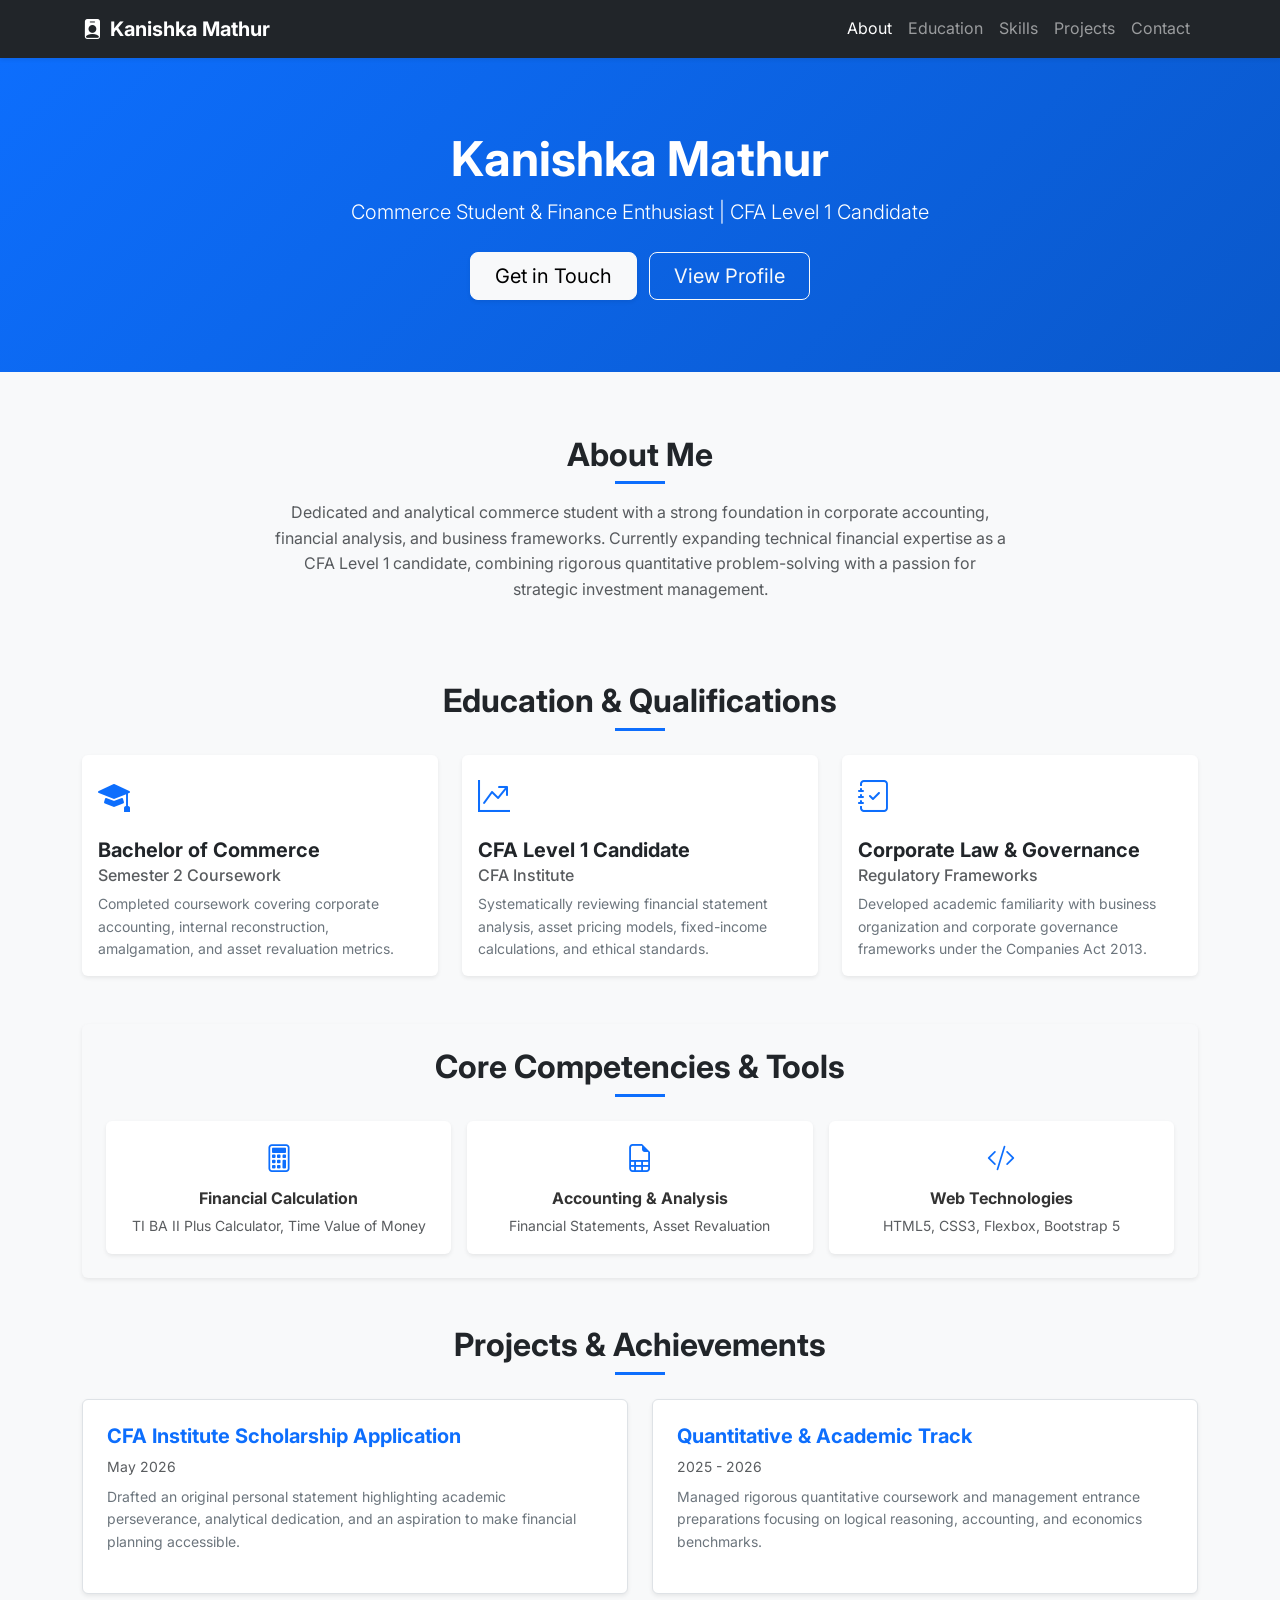
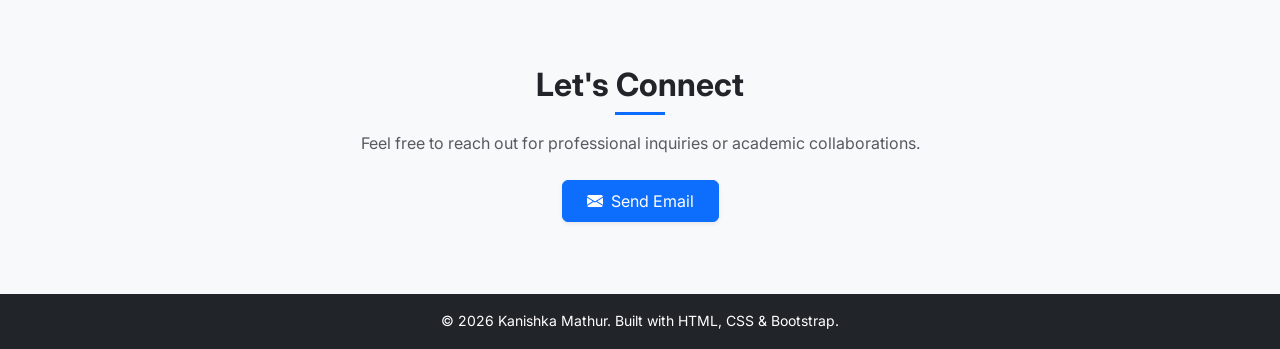
==== index.html @ 8b0f73c8 "Add files via upload" ====
<!DOCTYPE html>
<html lang="en">
<head>
    <meta charset="UTF-8">
    <meta name="viewport" content="width=device-width, initial-scale=1.0">
    <title>Kanishka Mathur - Resume</title>
    <!-- Bootstrap CSS CDN -->
    <link href="https://cdn.jsdelivr.net/npm/bootstrap@5.3.0/dist/css/bootstrap.min.css" rel="stylesheet">
    <!-- Google Fonts -->
    <link href="https://fonts.googleapis.com/css2?family=Inter:wght@300;400;600;700&display=swap" rel="stylesheet">
    <!-- Bootstrap Icons -->
    <link rel="stylesheet" href="https://cdn.jsdelivr.net/npm/bootstrap-icons@1.10.5/font/bootstrap-icons.css">
    <!-- Custom CSS -->
    <link rel="stylesheet" href="style.css">
</head>
<body>

    <!-- Navigation Bar using Bootstrap & Flexbox -->
    <nav class="navbar navbar-expand-lg navbar-dark bg-dark sticky-top shadow-sm">
        <div class="container">
            <a class="navbar-brand fw-bold" href="#"><i class="bi bi-person-badge-fill me-2"></i>Kanishka Mathur</a>
            <button class="navbar-toggler" type="button" data-bs-toggle="collapse" data-bs-target="#navbarNav">
                <span class="navbar-toggler-icon"></span>
            </button>
            <div class="collapse navbar-collapse justify-content-end" id="navbarNav">
                <ul class="navbar-nav">
                    <li class="nav-item"><a class="nav-link active" href="#about">About</a></li>
                    <li class="nav-item"><a class="nav-link" href="#education">Education</a></li>
                    <li class="nav-item"><a class="nav-link" href="#skills">Skills</a></li>
                    <li class="nav-item"><a class="nav-link" href="#projects">Projects</a></li>
                    <li class="nav-item"><a class="nav-link" href="#contact">Contact</a></li>
                </ul>
            </div>
        </div>
    </nav>

    <!-- Hero Section -->
    <header class="hero-section text-white text-center py-5 bg-primary">
        <div class="container py-4">
            <h1 class="display-5 fw-bold">Kanishka Mathur</h1>
            <p class="lead mb-4">Commerce Student & Finance Enthusiast | CFA Level 1 Candidate</p>
            <a href="#contact" class="btn btn-light btn-lg px-4 me-2 shadow-sm">Get in Touch</a>
            <a href="#education" class="btn btn-outline-light btn-lg px-4">View Profile</a>
        </div>
    </header>

    <!-- Main Container -->
    <div class="container my-5">

        <!-- About Section -->
        <section id="about" class="row align-items-center mb-5 py-3">
            <div class="col-lg-8 mx-auto text-center">
                <h2 class="fw-bold mb-3 text-dark">About Me</h2>
                <p class="text-muted fs-6">
                    Dedicated and analytical commerce student with a strong foundation in corporate accounting, financial analysis, and business frameworks. Currently expanding technical financial expertise as a CFA Level 1 candidate, combining rigorous quantitative problem-solving with a passion for strategic investment management.
                </p>
            </div>
        </section>

        <!-- Education Section using Cards -->
        <section id="education" class="mb-5">
            <h2 class="fw-bold text-center mb-4 text-dark">Education & Qualifications</h2>
            <div class="row g-4">
                <div class="col-md-4">
                    <div class="card h-100 shadow-sm border-0 card-hover">
                        <div class="card-body">
                            <div class="text-primary mb-3"><i class="bi bi-mortarboard-fill fs-2"></i></div>
                            <h4 class="card-title fw-bold fs-5">Bachelor of Commerce</h4>
                            <h6 class="card-subtitle mb-2 text-muted">Semester 2 Coursework</h6>
                            <p class="card-text small text-secondary">Completed coursework covering corporate accounting, internal reconstruction, amalgamation, and asset revaluation metrics.</p>
                        </div>
                    </div>
                </div>
                <div class="col-md-4">
                    <div class="card h-100 shadow-sm border-0 card-hover">
                        <div class="card-body">
                            <div class="text-primary mb-3"><i class="bi bi-graph-up-arrow fs-2"></i></div>
                            <h4 class="card-title fw-bold fs-5">CFA Level 1 Candidate</h4>
                            <h6 class="card-subtitle mb-2 text-muted">CFA Institute</h6>
                            <p class="card-text small text-secondary">Systematically reviewing financial statement analysis, asset pricing models, fixed-income calculations, and ethical standards.</p>
                        </div>
                    </div>
                </div>
                <div class="col-md-4">
                    <div class="card h-100 shadow-sm border-0 card-hover">
                        <div class="card-body">
                            <div class="text-primary mb-3"><i class="bi bi-journal-check fs-2"></i></div>
                            <h4 class="card-title fw-bold fs-5">Corporate Law & Governance</h4>
                            <h6 class="card-subtitle mb-2 text-muted">Regulatory Frameworks</h6>
                            <p class="card-text small text-secondary">Developed academic familiarity with business organization and corporate governance frameworks under the Companies Act 2013.</p>
                        </div>
                    </div>
                </div>
            </div>
        </section>

        <!-- Skills Section -->
        <section id="skills" class="mb-5 bg-light p-4 rounded shadow-sm">
            <h2 class="fw-bold text-center mb-4 text-dark">Core Competencies & Tools</h2>
            <div class="row text-center g-3">
                <div class="col-sm-4">
                    <div class="p-3 bg-white rounded shadow-sm">
                        <i class="bi bi-calculator text-primary fs-3 mb-2 d-block"></i>
                        <h6 class="fw-bold mb-1">Financial Calculation</h6>
                        <span class="text-muted small">TI BA II Plus Calculator, Time Value of Money</span>
                    </div>
                </div>
                <div class="col-sm-4">
                    <div class="p-3 bg-white rounded shadow-sm">
                        <i class="bi bi-file-earmark-spreadsheet text-primary fs-3 mb-2 d-block"></i>
                        <h6 class="fw-bold mb-1">Accounting & Analysis</h6>
                        <span class="text-muted small">Financial Statements, Asset Revaluation</span>
                    </div>
                </div>
                <div class="col-sm-4">
                    <div class="p-3 bg-white rounded shadow-sm">
                        <i class="bi bi-code-slash text-primary fs-3 mb-2 d-block"></i>
                        <h6 class="fw-bold mb-1">Web Technologies</h6>
                        <span class="text-muted small">HTML5, CSS3, Flexbox, Bootstrap 5</span>
                    </div>
                </div>
            </div>
        </section>

        <!-- Projects / Experience Section -->
        <section id="projects" class="mb-5">
            <h2 class="fw-bold text-center mb-4 text-dark">Projects & Achievements</h2>
            <div class="row g-4">
                <div class="col-md-6">
                    <div class="p-4 border rounded shadow-sm bg-white h-100">
                        <h5 class="fw-bold text-primary">CFA Institute Scholarship Application</h5>
                        <p class="text-muted small mb-2">May 2026</p>
                        <p class="small text-secondary">Drafted an original personal statement highlighting academic perseverance, analytical dedication, and an aspiration to make financial planning accessible.</p>
                    </div>
                </div>
                <div class="col-md-6">
                    <div class="p-4 border rounded shadow-sm bg-white h-100">
                        <h5 class="fw-bold text-primary">Quantitative & Academic Track</h5>
                        <p class="text-muted small mb-2">2025 - 2026</p>
                        <p class="small text-secondary">Managed rigorous quantitative coursework and management entrance preparations focusing on logical reasoning, accounting, and economics benchmarks.</p>
                    </div>
                </div>
            </div>
        </section>

        <!-- Contact Section -->
        <section id="contact" class="text-center py-4">
            <h2 class="fw-bold mb-3 text-dark">Let's Connect</h2>
            <p class="text-muted mb-4">Feel free to reach out for professional inquiries or academic collaborations.</p>
            <a href="mailto:kanishka@example.com" class="btn btn-primary px-4 py-2 shadow-sm"><i class="bi bi-envelope-fill me-2"></i>Send Email</a>
        </section>

    </div>

    <!-- Footer -->
    <footer class="bg-dark text-white text-center py-3">
        <div class="container">
            <p class="mb-0 small">&copy; 2026 Kanishka Mathur. Built with HTML, CSS & Bootstrap.</p>
        </div>
    </footer>

    <!-- Bootstrap JS Bundle CDN -->
    <script src="https://cdn.jsdelivr.net/npm/bootstrap@5.3.0/dist/js/bootstrap.bundle.min.js"></script>
</body>
</html>
---- style.css ----
/* Custom CSS styling to complement Bootstrap and give a personal touch */
body {
    font-family: 'Inter', sans-serif;
    background-color: #f8f9fa;
    color: #333333;
    line-height: 1.6;
}

.hero-section {
    background: linear-gradient(135deg, #0d6efd, #0a58ca);
    padding: 80px 0;
}

.card-hover {
    transition: transform 0.3s ease, box-shadow 0.3s ease;
}

.card-hover:hover {
    transform: translateY(-5px);
    box-shadow: 0 .5rem 1rem rgba(0,0,0,.15)!important;
}

section h2 {
    position: relative;
    padding-bottom: 10px;
}

section h2::after {
    content: '';
    position: absolute;
    display: block;
    width: 50px;
    height: 3px;
    background: #0d6efd;
    bottom: 0;
    left: calc(50% - 25px);
}
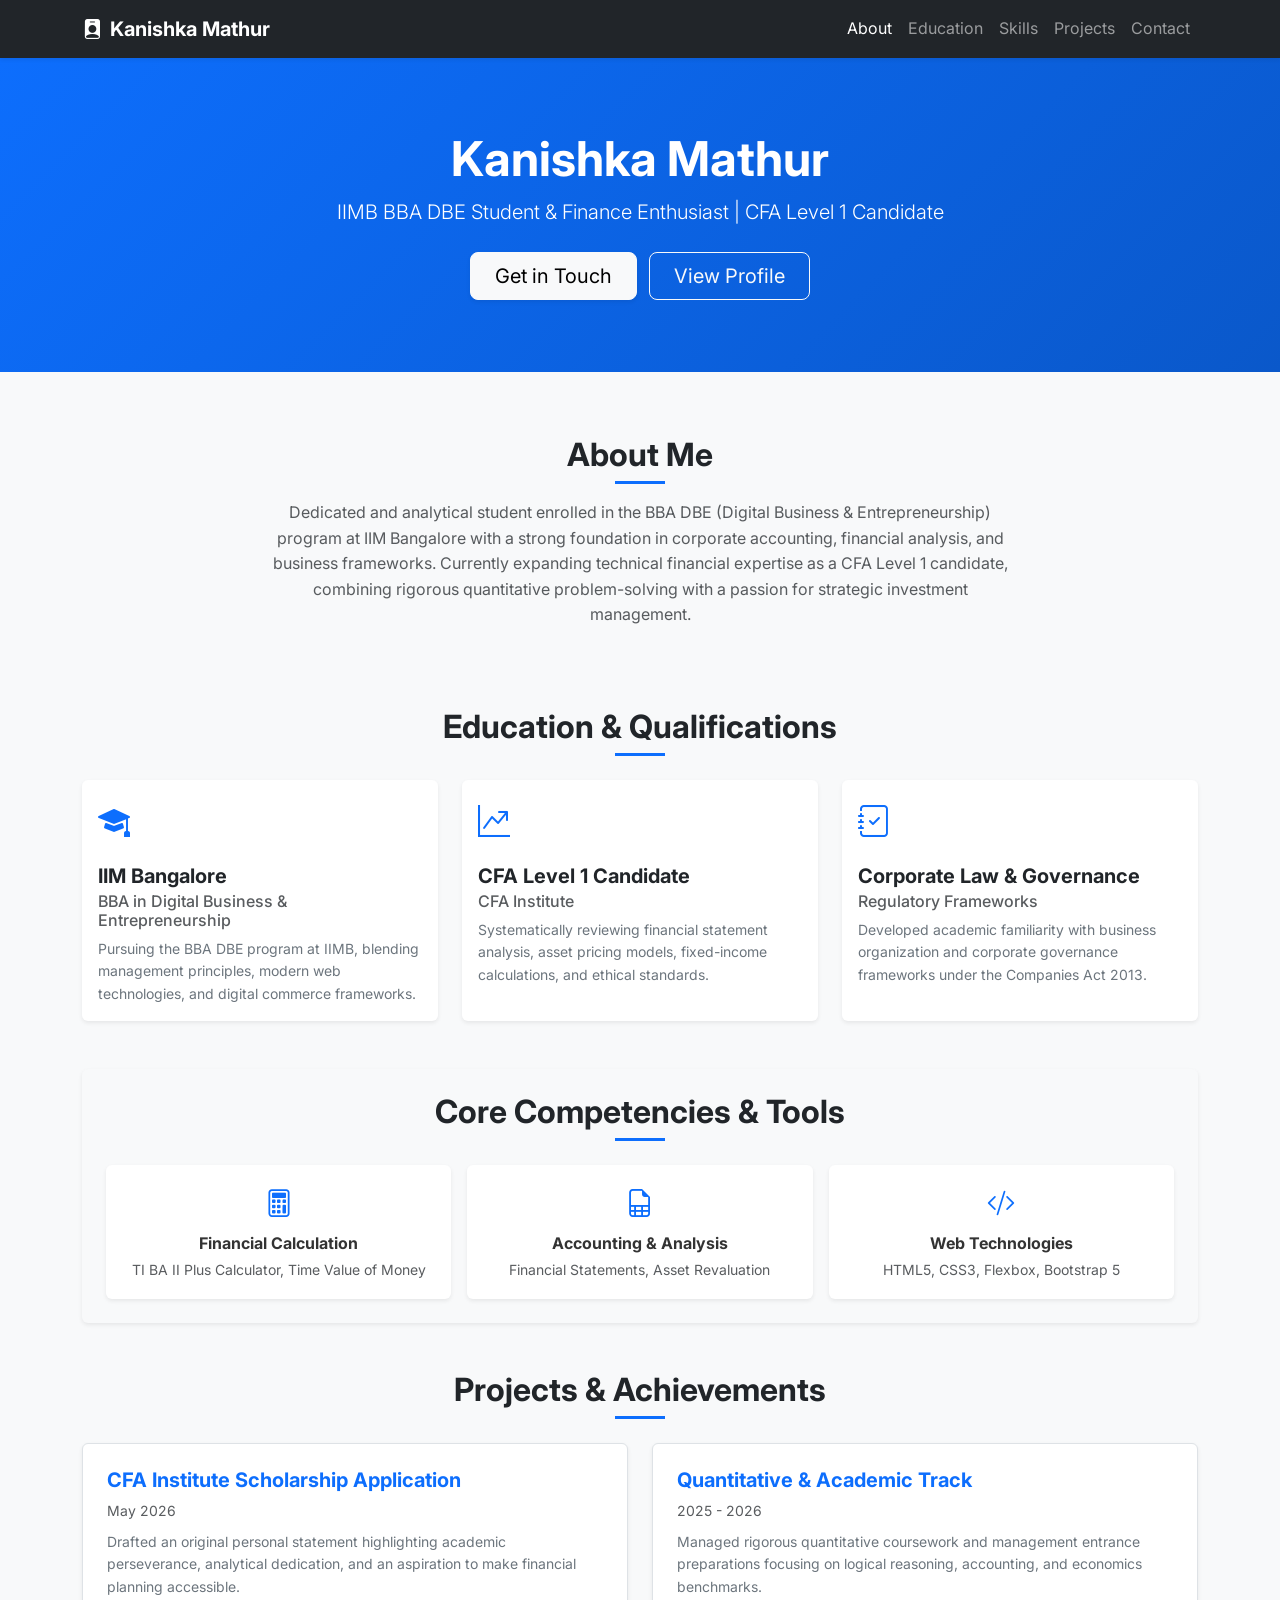
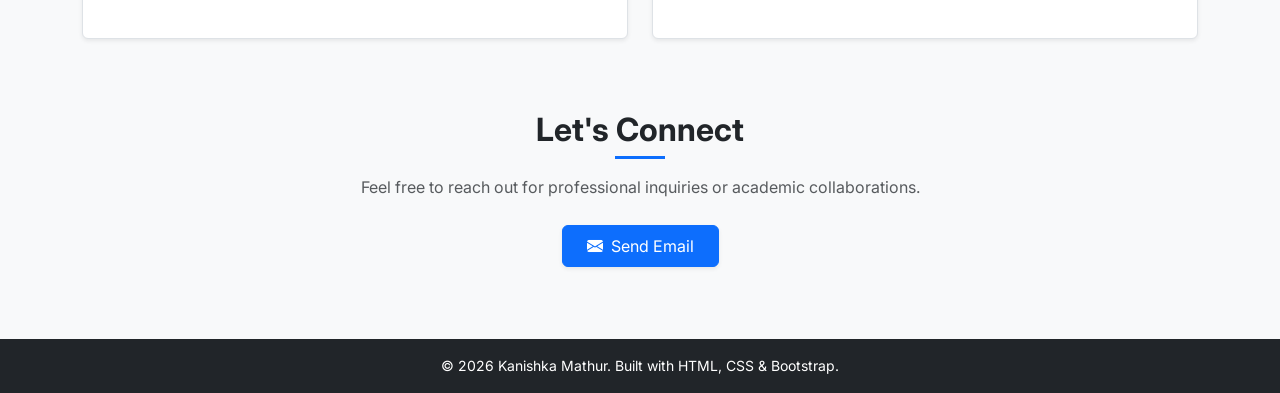
==== commit 75cf11d4: "Add files via upload" ====
--- a/index.html
+++ b/index.html
@@ -38,7 +38,7 @@
     <header class="hero-section text-white text-center py-5 bg-primary">
         <div class="container py-4">
             <h1 class="display-5 fw-bold">Kanishka Mathur</h1>
-            <p class="lead mb-4">Commerce Student & Finance Enthusiast | CFA Level 1 Candidate</p>
+           <p class="lead mb-4">IIMB BBA DBE Student & Finance Enthusiast | CFA Level 1 Candidate</p>
             <a href="#contact" class="btn btn-light btn-lg px-4 me-2 shadow-sm">Get in Touch</a>
             <a href="#education" class="btn btn-outline-light btn-lg px-4">View Profile</a>
         </div>
@@ -47,17 +47,16 @@
     <!-- Main Container -->
     <div class="container my-5">
 
-        <!-- About Section -->
+<!-- About Section -->
         <section id="about" class="row align-items-center mb-5 py-3">
             <div class="col-lg-8 mx-auto text-center">
                 <h2 class="fw-bold mb-3 text-dark">About Me</h2>
                 <p class="text-muted fs-6">
-                    Dedicated and analytical commerce student with a strong foundation in corporate accounting, financial analysis, and business frameworks. Currently expanding technical financial expertise as a CFA Level 1 candidate, combining rigorous quantitative problem-solving with a passion for strategic investment management.
+                    Dedicated and analytical student enrolled in the BBA DBE (Digital Business & Entrepreneurship) program at IIM Bangalore with a strong foundation in corporate accounting, financial analysis, and business frameworks. Currently expanding technical financial expertise as a CFA Level 1 candidate, combining rigorous quantitative problem-solving with a passion for strategic investment management.
                 </p>
             </div>
         </section>
-
-        <!-- Education Section using Cards -->
+<!-- Education Section using Cards -->
         <section id="education" class="mb-5">
             <h2 class="fw-bold text-center mb-4 text-dark">Education & Qualifications</h2>
             <div class="row g-4">
@@ -65,9 +64,9 @@
                     <div class="card h-100 shadow-sm border-0 card-hover">
                         <div class="card-body">
                             <div class="text-primary mb-3"><i class="bi bi-mortarboard-fill fs-2"></i></div>
-                            <h4 class="card-title fw-bold fs-5">Bachelor of Commerce</h4>
-                            <h6 class="card-subtitle mb-2 text-muted">Semester 2 Coursework</h6>
-                            <p class="card-text small text-secondary">Completed coursework covering corporate accounting, internal reconstruction, amalgamation, and asset revaluation metrics.</p>
+                            <h4 class="card-title fw-bold fs-5">IIM Bangalore</h4>
+                            <h6 class="card-subtitle mb-2 text-muted">BBA in Digital Business & Entrepreneurship</h6>
+                            <p class="card-text small text-secondary">Pursuing the BBA DBE program at IIMB, blending management principles, modern web technologies, and digital commerce frameworks.</p>
                         </div>
                     </div>
                 </div>
@@ -147,7 +146,7 @@
         <section id="contact" class="text-center py-4">
             <h2 class="fw-bold mb-3 text-dark">Let's Connect</h2>
             <p class="text-muted mb-4">Feel free to reach out for professional inquiries or academic collaborations.</p>
-            <a href="mailto:kanishka@example.com" class="btn btn-primary px-4 py-2 shadow-sm"><i class="bi bi-envelope-fill me-2"></i>Send Email</a>
+            <a href="mailto:kanishka.mathur1910@gmail.com" class="btn btn-primary px-4 py-2 shadow-sm"><i class="bi bi-envelope-fill me-2"></i>Send Email</a>
         </section>
 
     </div>
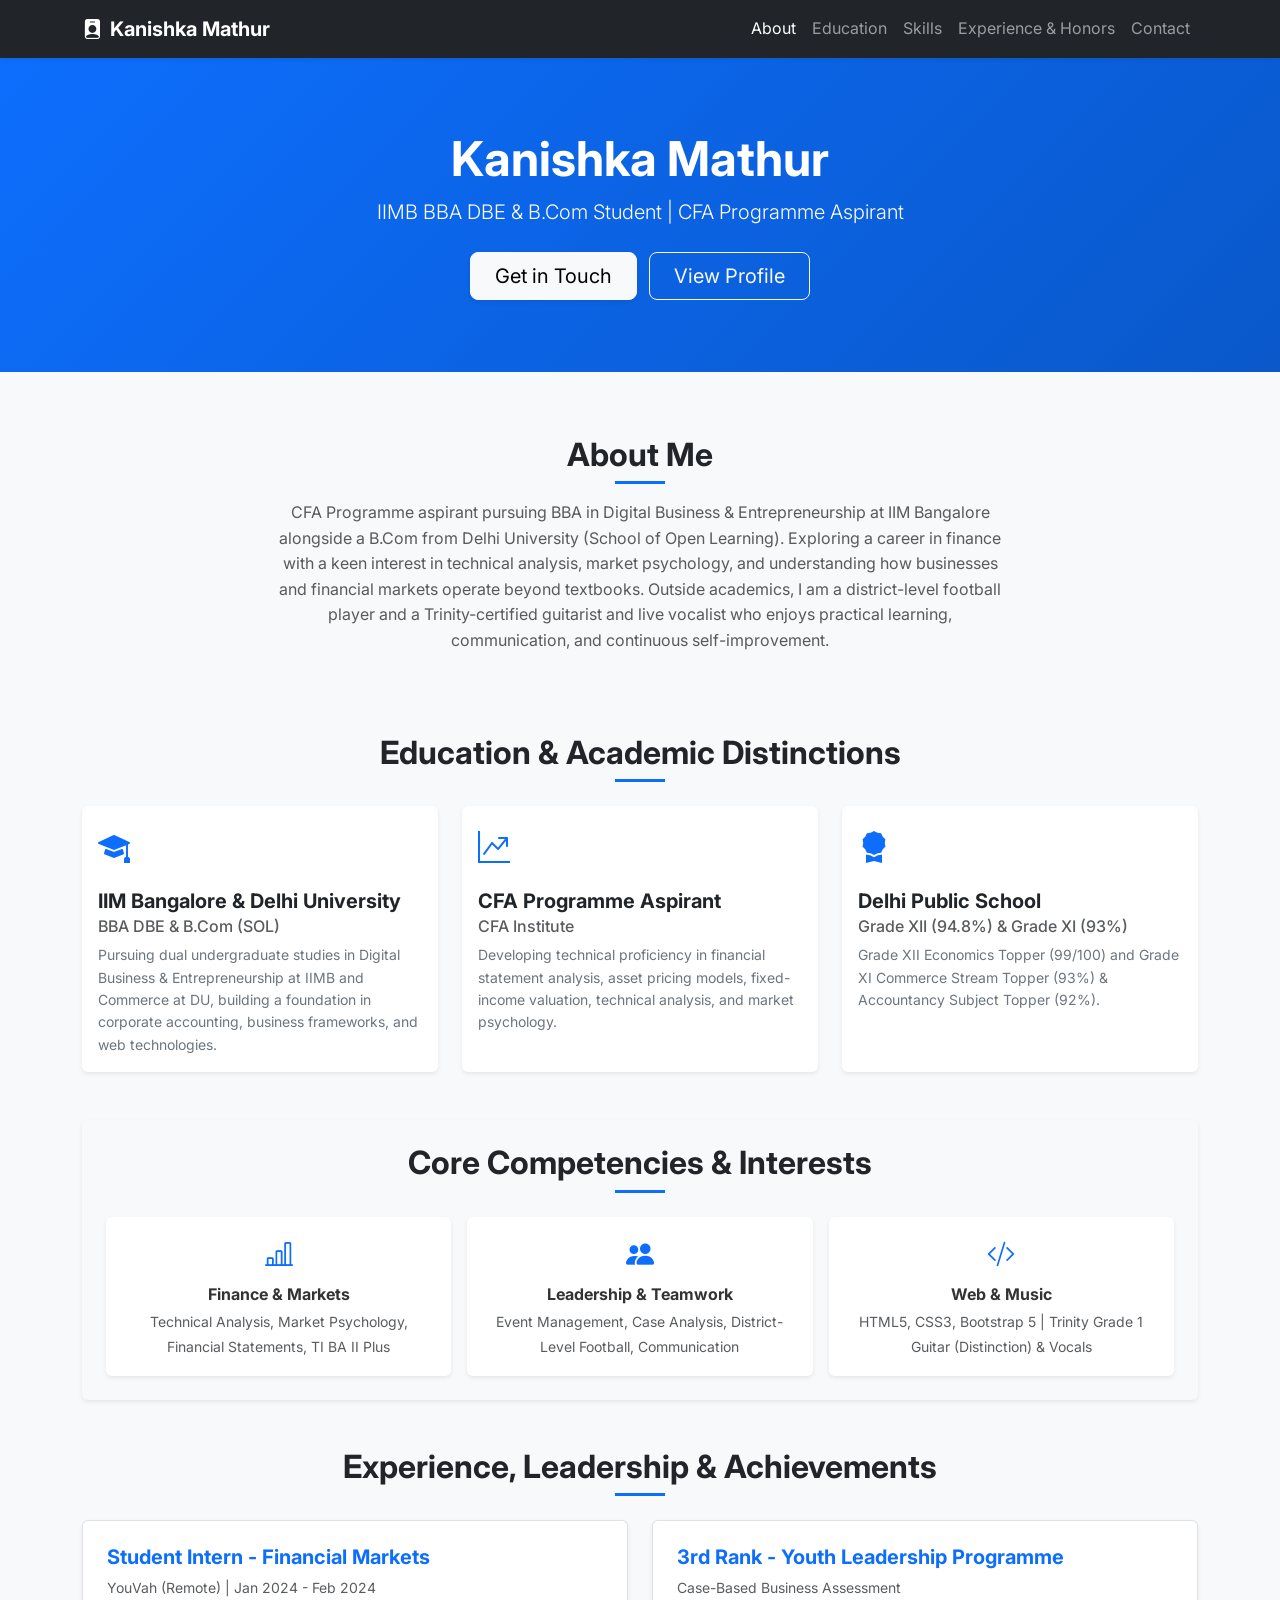
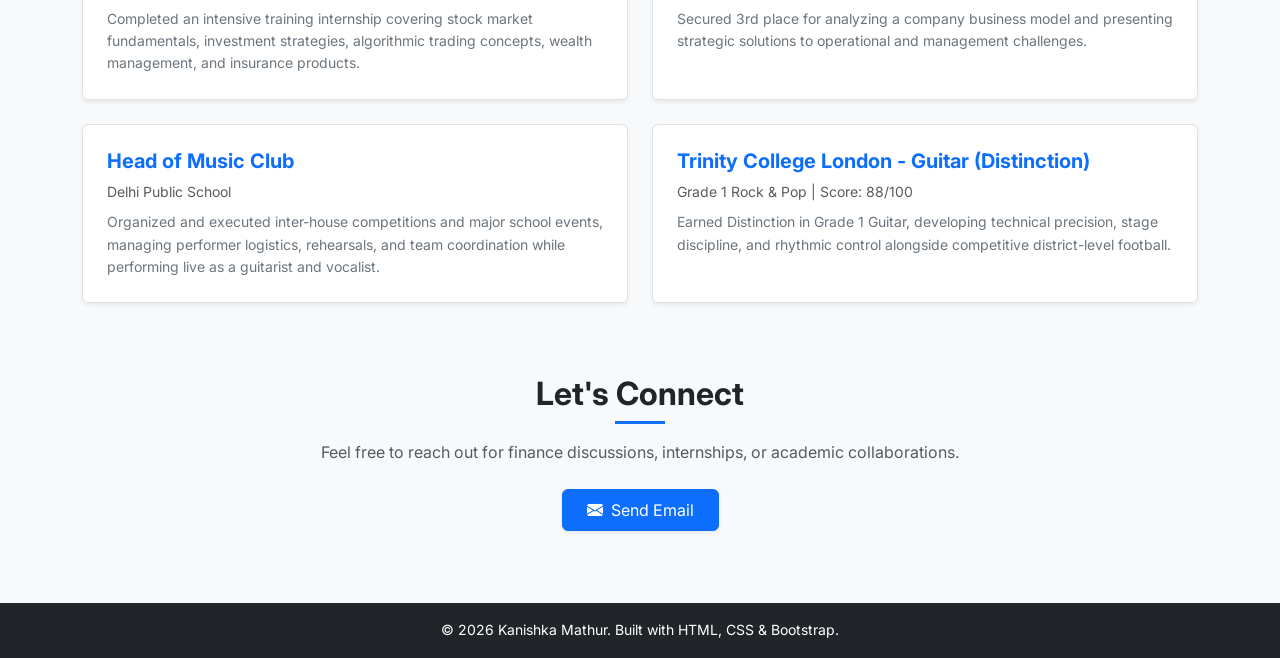
==== commit 456f0f18: "Update index.html" ====
--- a/index.html
+++ b/index.html
@@ -27,7 +27,7 @@
                     <li class="nav-item"><a class="nav-link active" href="#about">About</a></li>
                     <li class="nav-item"><a class="nav-link" href="#education">Education</a></li>
                     <li class="nav-item"><a class="nav-link" href="#skills">Skills</a></li>
-                    <li class="nav-item"><a class="nav-link" href="#projects">Projects</a></li>
+                    <li class="nav-item"><a class="nav-link" href="#experience">Experience &amp; Honors</a></li>
                     <li class="nav-item"><a class="nav-link" href="#contact">Contact</a></li>
                 </ul>
             </div>
@@ -38,7 +38,7 @@
     <header class="hero-section text-white text-center py-5 bg-primary">
         <div class="container py-4">
             <h1 class="display-5 fw-bold">Kanishka Mathur</h1>
-           <p class="lead mb-4">IIMB BBA DBE Student & Finance Enthusiast | CFA Level 1 Candidate</p>
+            <p class="lead mb-4">IIMB BBA DBE &amp; B.Com Student | CFA Programme Aspirant</p>
             <a href="#contact" class="btn btn-light btn-lg px-4 me-2 shadow-sm">Get in Touch</a>
             <a href="#education" class="btn btn-outline-light btn-lg px-4">View Profile</a>
         </div>
@@ -47,26 +47,27 @@
     <!-- Main Container -->
     <div class="container my-5">
 
-<!-- About Section -->
+        <!-- About Section -->
         <section id="about" class="row align-items-center mb-5 py-3">
             <div class="col-lg-8 mx-auto text-center">
                 <h2 class="fw-bold mb-3 text-dark">About Me</h2>
                 <p class="text-muted fs-6">
-                    Dedicated and analytical student enrolled in the BBA DBE (Digital Business & Entrepreneurship) program at IIM Bangalore with a strong foundation in corporate accounting, financial analysis, and business frameworks. Currently expanding technical financial expertise as a CFA Level 1 candidate, combining rigorous quantitative problem-solving with a passion for strategic investment management.
+                    CFA Programme aspirant pursuing BBA in Digital Business &amp; Entrepreneurship at IIM Bangalore alongside a B.Com from Delhi University (School of Open Learning). Exploring a career in finance with a keen interest in technical analysis, market psychology, and understanding how businesses and financial markets operate beyond textbooks. Outside academics, I am a district-level football player and a Trinity-certified guitarist and live vocalist who enjoys practical learning, communication, and continuous self-improvement.
                 </p>
             </div>
         </section>
-<!-- Education Section using Cards -->
+
+        <!-- Education Section using Cards -->
         <section id="education" class="mb-5">
-            <h2 class="fw-bold text-center mb-4 text-dark">Education & Qualifications</h2>
+            <h2 class="fw-bold text-center mb-4 text-dark">Education &amp; Academic Distinctions</h2>
             <div class="row g-4">
                 <div class="col-md-4">
                     <div class="card h-100 shadow-sm border-0 card-hover">
                         <div class="card-body">
                             <div class="text-primary mb-3"><i class="bi bi-mortarboard-fill fs-2"></i></div>
-                            <h4 class="card-title fw-bold fs-5">IIM Bangalore</h4>
-                            <h6 class="card-subtitle mb-2 text-muted">BBA in Digital Business & Entrepreneurship</h6>
-                            <p class="card-text small text-secondary">Pursuing the BBA DBE program at IIMB, blending management principles, modern web technologies, and digital commerce frameworks.</p>
+                            <h4 class="card-title fw-bold fs-5">IIM Bangalore &amp; Delhi University</h4>
+                            <h6 class="card-subtitle mb-2 text-muted">BBA DBE &amp; B.Com (SOL)</h6>
+                            <p class="card-text small text-secondary">Pursuing dual undergraduate studies in Digital Business &amp; Entrepreneurship at IIMB and Commerce at DU, building a foundation in corporate accounting, business frameworks, and web technologies.</p>
                         </div>
                     </div>
                 </div>
@@ -74,19 +75,19 @@
                     <div class="card h-100 shadow-sm border-0 card-hover">
                         <div class="card-body">
                             <div class="text-primary mb-3"><i class="bi bi-graph-up-arrow fs-2"></i></div>
-                            <h4 class="card-title fw-bold fs-5">CFA Level 1 Candidate</h4>
+                            <h4 class="card-title fw-bold fs-5">CFA Programme Aspirant</h4>
                             <h6 class="card-subtitle mb-2 text-muted">CFA Institute</h6>
-                            <p class="card-text small text-secondary">Systematically reviewing financial statement analysis, asset pricing models, fixed-income calculations, and ethical standards.</p>
+                            <p class="card-text small text-secondary">Developing technical proficiency in financial statement analysis, asset pricing models, fixed-income valuation, technical analysis, and market psychology.</p>
                         </div>
                     </div>
                 </div>
                 <div class="col-md-4">
                     <div class="card h-100 shadow-sm border-0 card-hover">
                         <div class="card-body">
-                            <div class="text-primary mb-3"><i class="bi bi-journal-check fs-2"></i></div>
-                            <h4 class="card-title fw-bold fs-5">Corporate Law & Governance</h4>
-                            <h6 class="card-subtitle mb-2 text-muted">Regulatory Frameworks</h6>
-                            <p class="card-text small text-secondary">Developed academic familiarity with business organization and corporate governance frameworks under the Companies Act 2013.</p>
+                            <div class="text-primary mb-3"><i class="bi bi-award-fill fs-2"></i></div>
+                            <h4 class="card-title fw-bold fs-5">Delhi Public School</h4>
+                            <h6 class="card-subtitle mb-2 text-muted">Grade XII (94.8%) &amp; Grade XI (93%)</h6>
+                            <p class="card-text small text-secondary">Grade XII Economics Topper (99/100) and Grade XI Commerce Stream Topper (93%) &amp; Accountancy Subject Topper (92%).</p>
                         </div>
                     </div>
                 </div>
@@ -95,48 +96,62 @@
 
         <!-- Skills Section -->
         <section id="skills" class="mb-5 bg-light p-4 rounded shadow-sm">
-            <h2 class="fw-bold text-center mb-4 text-dark">Core Competencies & Tools</h2>
+            <h2 class="fw-bold text-center mb-4 text-dark">Core Competencies &amp; Interests</h2>
             <div class="row text-center g-3">
                 <div class="col-sm-4">
-                    <div class="p-3 bg-white rounded shadow-sm">
-                        <i class="bi bi-calculator text-primary fs-3 mb-2 d-block"></i>
-                        <h6 class="fw-bold mb-1">Financial Calculation</h6>
-                        <span class="text-muted small">TI BA II Plus Calculator, Time Value of Money</span>
+                    <div class="p-3 bg-white rounded shadow-sm h-100">
+                        <i class="bi bi-bar-chart-line text-primary fs-3 mb-2 d-block"></i>
+                        <h6 class="fw-bold mb-1">Finance &amp; Markets</h6>
+                        <span class="text-muted small">Technical Analysis, Market Psychology, Financial Statements, TI BA II Plus</span>
                     </div>
                 </div>
                 <div class="col-sm-4">
-                    <div class="p-3 bg-white rounded shadow-sm">
-                        <i class="bi bi-file-earmark-spreadsheet text-primary fs-3 mb-2 d-block"></i>
-                        <h6 class="fw-bold mb-1">Accounting & Analysis</h6>
-                        <span class="text-muted small">Financial Statements, Asset Revaluation</span>
+                    <div class="p-3 bg-white rounded shadow-sm h-100">
+                        <i class="bi bi-people-fill text-primary fs-3 mb-2 d-block"></i>
+                        <h6 class="fw-bold mb-1">Leadership &amp; Teamwork</h6>
+                        <span class="text-muted small">Event Management, Case Analysis, District-Level Football, Communication</span>
                     </div>
                 </div>
                 <div class="col-sm-4">
-                    <div class="p-3 bg-white rounded shadow-sm">
+                    <div class="p-3 bg-white rounded shadow-sm h-100">
                         <i class="bi bi-code-slash text-primary fs-3 mb-2 d-block"></i>
-                        <h6 class="fw-bold mb-1">Web Technologies</h6>
-                        <span class="text-muted small">HTML5, CSS3, Flexbox, Bootstrap 5</span>
+                        <h6 class="fw-bold mb-1">Web &amp; Music</h6>
+                        <span class="text-muted small">HTML5, CSS3, Bootstrap 5 | Trinity Grade 1 Guitar (Distinction) &amp; Vocals</span>
                     </div>
                 </div>
             </div>
         </section>
 
-        <!-- Projects / Experience Section -->
-        <section id="projects" class="mb-5">
-            <h2 class="fw-bold text-center mb-4 text-dark">Projects & Achievements</h2>
+        <!-- Experience & Achievements Section -->
+        <section id="experience" class="mb-5">
+            <h2 class="fw-bold text-center mb-4 text-dark">Experience, Leadership &amp; Achievements</h2>
             <div class="row g-4">
                 <div class="col-md-6">
                     <div class="p-4 border rounded shadow-sm bg-white h-100">
-                        <h5 class="fw-bold text-primary">CFA Institute Scholarship Application</h5>
-                        <p class="text-muted small mb-2">May 2026</p>
-                        <p class="small text-secondary">Drafted an original personal statement highlighting academic perseverance, analytical dedication, and an aspiration to make financial planning accessible.</p>
+                        <h5 class="fw-bold text-primary">Student Intern - Financial Markets</h5>
+                        <p class="text-muted small mb-2">YouVah (Remote) | Jan 2024 - Feb 2024</p>
+                        <p class="small text-secondary mb-0">Completed an intensive training internship covering stock market fundamentals, investment strategies, algorithmic trading concepts, wealth management, and insurance products.</p>
                     </div>
                 </div>
                 <div class="col-md-6">
                     <div class="p-4 border rounded shadow-sm bg-white h-100">
-                        <h5 class="fw-bold text-primary">Quantitative & Academic Track</h5>
-                        <p class="text-muted small mb-2">2025 - 2026</p>
-                        <p class="small text-secondary">Managed rigorous quantitative coursework and management entrance preparations focusing on logical reasoning, accounting, and economics benchmarks.</p>
+                        <h5 class="fw-bold text-primary">3rd Rank - Youth Leadership Programme</h5>
+                        <p class="text-muted small mb-2">Case-Based Business Assessment</p>
+                        <p class="small text-secondary mb-0">Secured 3rd place for analyzing a company business model and presenting strategic solutions to operational and management challenges.</p>
+                    </div>
+                </div>
+                <div class="col-md-6">
+                    <div class="p-4 border rounded shadow-sm bg-white h-100">
+                        <h5 class="fw-bold text-primary">Head of Music Club</h5>
+                        <p class="text-muted small mb-2">Delhi Public School</p>
+                        <p class="small text-secondary mb-0">Organized and executed inter-house competitions and major school events, managing performer logistics, rehearsals, and team coordination while performing live as a guitarist and vocalist.</p>
+                    </div>
+                </div>
+                <div class="col-md-6">
+                    <div class="p-4 border rounded shadow-sm bg-white h-100">
+                        <h5 class="fw-bold text-primary">Trinity College London - Guitar (Distinction)</h5>
+                        <p class="text-muted small mb-2">Grade 1 Rock &amp; Pop | Score: 88/100</p>
+                        <p class="small text-secondary mb-0">Earned Distinction in Grade 1 Guitar, developing technical precision, stage discipline, and rhythmic control alongside competitive district-level football.</p>
                     </div>
                 </div>
             </div>
@@ -145,7 +160,7 @@
         <!-- Contact Section -->
         <section id="contact" class="text-center py-4">
             <h2 class="fw-bold mb-3 text-dark">Let's Connect</h2>
-            <p class="text-muted mb-4">Feel free to reach out for professional inquiries or academic collaborations.</p>
+            <p class="text-muted mb-4">Feel free to reach out for finance discussions, internships, or academic collaborations.</p>
             <a href="mailto:kanishka.mathur1910@gmail.com" class="btn btn-primary px-4 py-2 shadow-sm"><i class="bi bi-envelope-fill me-2"></i>Send Email</a>
         </section>
 
@@ -154,11 +169,11 @@
     <!-- Footer -->
     <footer class="bg-dark text-white text-center py-3">
         <div class="container">
-            <p class="mb-0 small">&copy; 2026 Kanishka Mathur. Built with HTML, CSS & Bootstrap.</p>
+            <p class="mb-0 small">&copy; 2026 Kanishka Mathur. Built with HTML, CSS &amp; Bootstrap.</p>
         </div>
     </footer>
 
     <!-- Bootstrap JS Bundle CDN -->
     <script src="https://cdn.jsdelivr.net/npm/bootstrap@5.3.0/dist/js/bootstrap.bundle.min.js"></script>
 </body>
-</html>+</html>
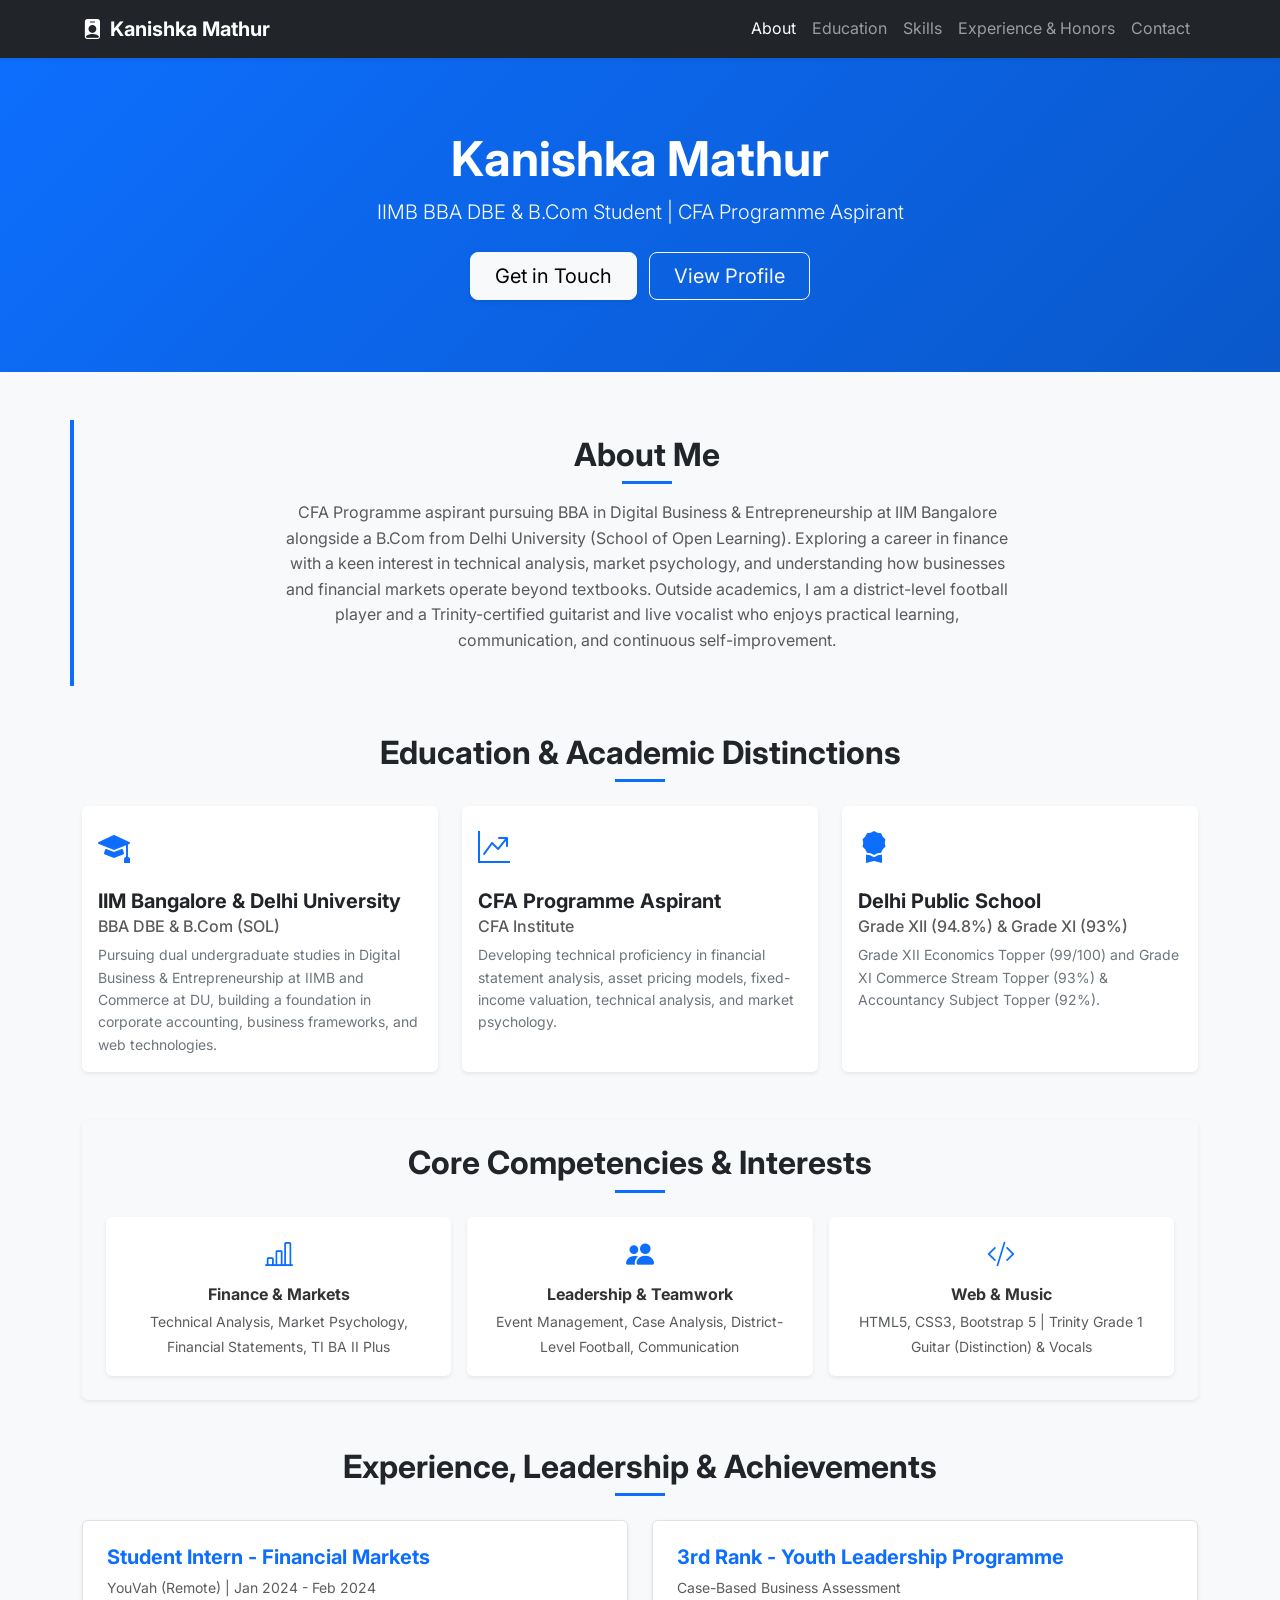
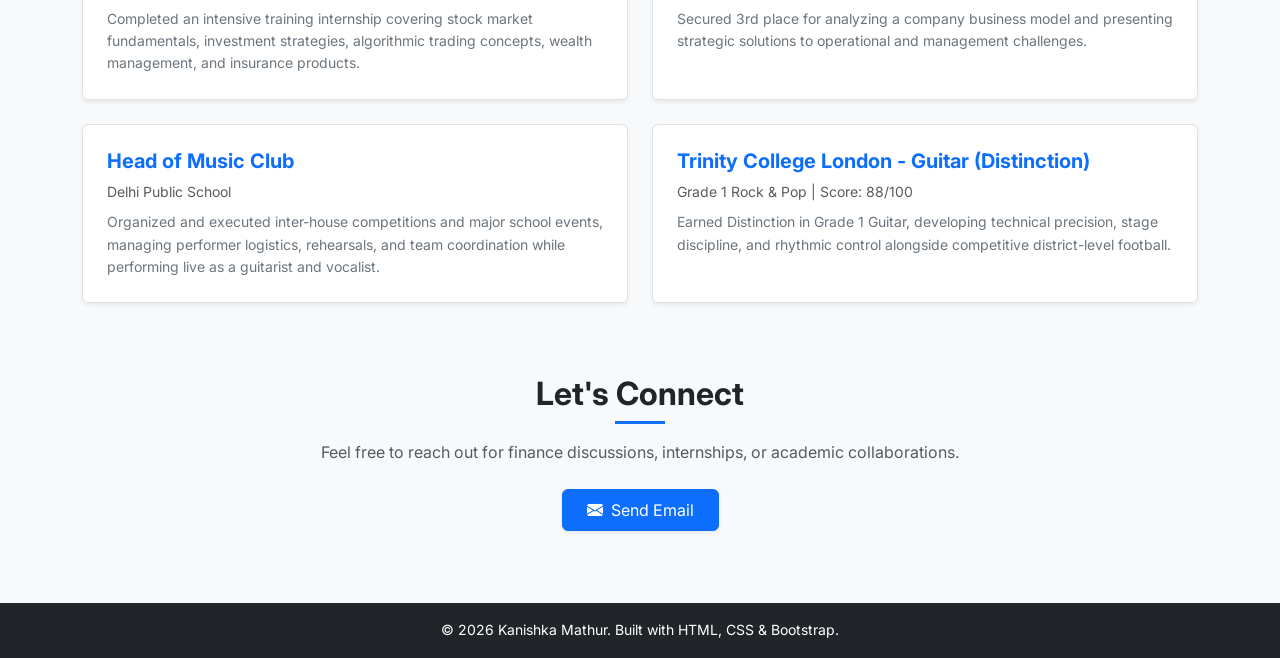
==== commit 94cf0125: "Update index.html" ====
--- a/index.html
+++ b/index.html
@@ -161,7 +161,7 @@
         <section id="contact" class="text-center py-4">
             <h2 class="fw-bold mb-3 text-dark">Let's Connect</h2>
             <p class="text-muted mb-4">Feel free to reach out for finance discussions, internships, or academic collaborations.</p>
-            <a href="mailto:kanishka.mathur1910@gmail.com" class="btn btn-primary px-4 py-2 shadow-sm"><i class="bi bi-envelope-fill me-2"></i>Send Email</a>
+            <a href="mailto:kanishka.mathur26@iimb.ac.in" class="btn btn-primary px-4 py-2 shadow-sm"><i class="bi bi-envelope-fill me-2"></i>Send Email</a>
         </section>
 
     </div>
--- a/style.css
+++ b/style.css
@@ -1,23 +1,11 @@
 /* Custom CSS styling to complement Bootstrap and give a personal touch */
+
+/* Element Selectors */
 body {
     font-family: 'Inter', sans-serif;
     background-color: #f8f9fa;
     color: #333333;
     line-height: 1.6;
-}
-
-.hero-section {
-    background: linear-gradient(135deg, #0d6efd, #0a58ca);
-    padding: 80px 0;
-}
-
-.card-hover {
-    transition: transform 0.3s ease, box-shadow 0.3s ease;
-}
-
-.card-hover:hover {
-    transform: translateY(-5px);
-    box-shadow: 0 .5rem 1rem rgba(0,0,0,.15)!important;
 }
 
 section h2 {
@@ -34,4 +22,25 @@
     background: #0d6efd;
     bottom: 0;
     left: calc(50% - 25px);
-}+}
+
+/* Class Selectors */
+.hero-section {
+    background: linear-gradient(135deg, #0d6efd, #0a58ca);
+    padding: 80px 0;
+}
+
+.card-hover {
+    transition: transform 0.3s ease, box-shadow 0.3s ease;
+}
+
+.card-hover:hover {
+    transform: translateY(-5px);
+    box-shadow: 0 .5rem 1rem rgba(0,0,0,.15)!important;
+}
+
+/* ID Selector */
+#about {
+    border-left: 4px solid #0d6efd;
+    padding-left: 10px;
+}
